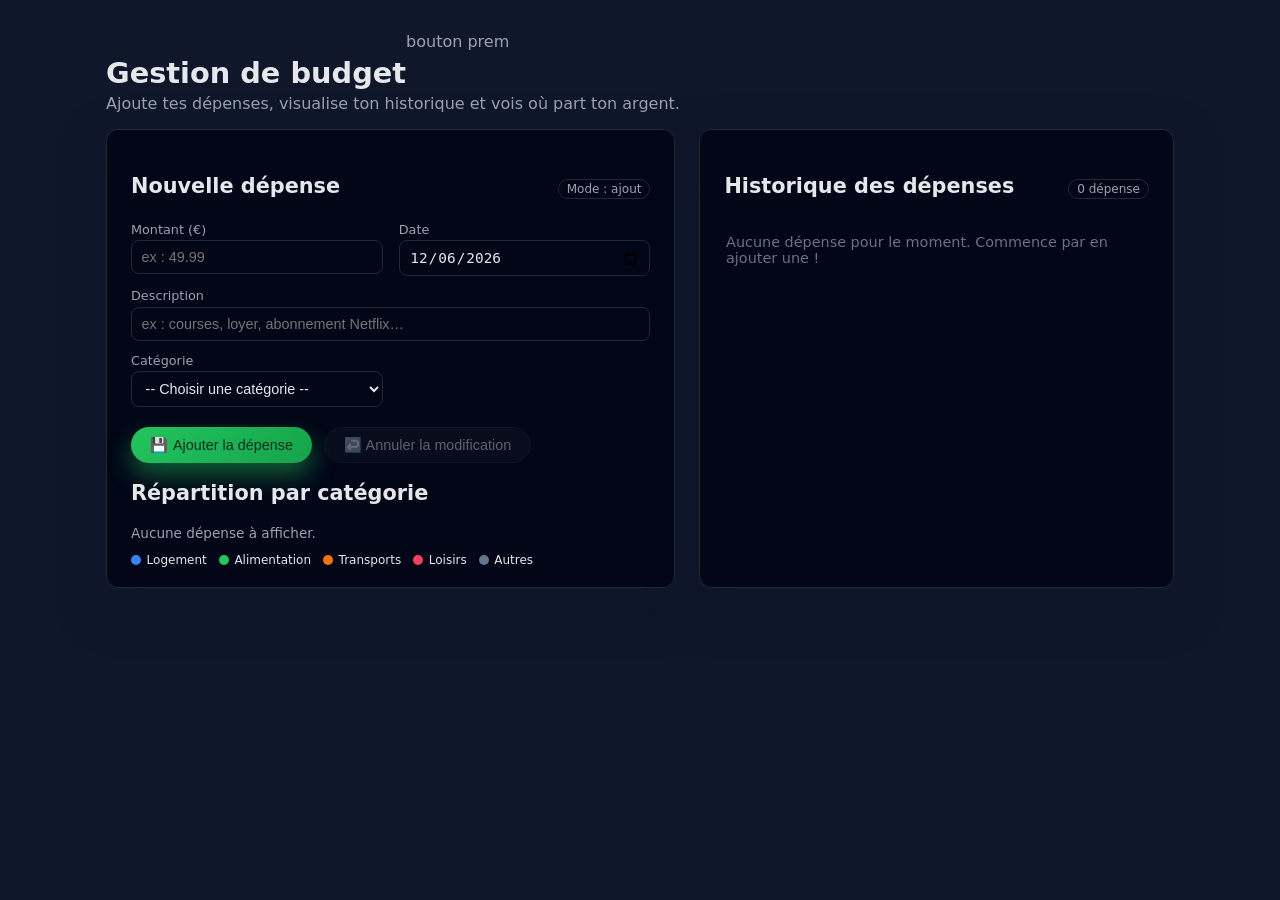
==== index.html @ f763a01a "Mon premier commit" ====
<!DOCTYPE html>
<html lang="fr">
<head>
    <meta charset="UTF-8" />
    <title>Gestion de budget - Mini Finary</title>
    <meta name="viewport" content="width=device-width, initial-scale=1" />

    <!-- Lien vers le CSS -->
    <link rel="stylesheet" href="styles.css">
</head>
<body>
    <main class="app" aria-label="Application de gestion de budget">
        <header>
            <section class="bouton-header">
            <h1>Gestion de budget</h1>
            <p>bouton prem</p>
            </section>
            <p>Ajoute tes dépenses, visualise ton historique et vois où part ton argent.</p>
        </header>

        <section class="grid" aria-label="Tableau de bord">
            <!-- ========== COLONNE GAUCHE : FORM + GRAPHIQUE ========== -->
            <article class="card" aria-label="Ajout de dépense">
                <div class="card-header">
                    <h2 id="cardtitle">Nouvelle dépense</h2>
                    <span class="badge" id="modeBadge">Mode : ajout</span>
                </div>

                <form id="expenseForm">
                    <div>
                        <label for="amount">Montant (€)</label>
                        <input
                            type="number"
                            id="amount"
                            name="amount"
                            min="0"
                            step="0.01"
                            required
                            placeholder="ex : 49.99"
                        />
                    </div>

                    <div>
                        <label for="date">Date</label>
                        <input
                            type="date"
                            id="date"
                            name="date"
                            required
                        />
                    </div>

                    <div class="full-row">
                        <label for="description">Description</label>
                        <input
                            type="text"
                            id="description"
                            name="description"
                            required
                            placeholder="ex : courses, loyer, abonnement Netflix…"
                        />
                    </div>

                    <div>
                        <label for="category">Catégorie</label>
                        <select id="category" name="category" required>
                            <option value="">-- Choisir une catégorie --</option>
                            <option value="logement">Logement</option>
                            <option value="alimentation">Alimentation</option>
                            <option value="transports">Transports</option>
                            <option value="loisirs">Loisirs</option>
                            <option value="autres">Autres</option>
                        </select>
                    </div>

                    <div class="actions full-row">
                        <button type="submit" class="primary" id="submitBtn">
                            💾 <span id="submitLabel">Ajouter la dépense</span>
                        </button>
                        <button type="button" class="secondary" id="cancelEditBtn" disabled>
                            ↩️ Annuler la modification
                        </button>
                    </div>
                </form>

                <section aria-label="Graphique dépenses par catégorie" style="margin-top: 1.1rem;">
                    <div class="card-header" style="padding: 0;">
                        <h2 style="margin: 0;">Répartition par catégorie</h2>
                    </div>
                    <div id="chart" class="chart-wrapper">
                        <!-- Barres générées en JS -->
                    </div>
                    <div id="chartTotal" class="chart-total"></div>
                    <div class="chart-legend" aria-label="Légende des catégories">
                        <div class="legend-item"><span class="legend-dot col-logement"></span> Logement</div>
                        <div class="legend-item"><span class="legend-dot col-alimentation"></span> Alimentation</div>
                        <div class="legend-item"><span class="legend-dot col-transports"></span> Transports</div>
                        <div class="legend-item"><span class="legend-dot col-loisirs"></span> Loisirs</div>
                        <div class="legend-item"><span class="legend-dot col-autres"></span> Autres</div>
                    </div>
                </section>
            </article>

            <!-- ========== COLONNE DROITE : HISTORIQUE ========== -->
            <article class="card" aria-label="Historique des dépenses">
                <div class="card-header">
                    <h2>Historique des dépenses</h2>
                    <span class="badge" id="countBadge">0 dépense</span>
                </div>

                <div class="table-wrapper" id="tableWrapper">
                    <table aria-describedby="countBadge">
                        <thead>
                            <tr>
                                <th>Date</th>
                                <th>Description</th>
                                <th>Catégorie</th>
                                <th class="amount">Montant</th>
                                <th>Actions</th>
                            </tr>
                        </thead>
                        <tbody id="expenseTableBody">
                            <!-- Lignes générées en JS -->
                        </tbody>
                    </table>
                </div>
                <div id="emptyState" class="empty-state">
                    Aucune dépense pour le moment. Commence par en ajouter une !
                </div>
            </article>
        </section>
    </main>

    <!-- Lien vers le JS -->
    <script src="script.js"></script>
</body>
</html>
---- styles.css ----
/* ========== RESET SIMPLE ========== */
* {
    box-sizing: border-box;
}
body {
    margin: 0;
    font-family: system-ui, -apple-system, BlinkMacSystemFont, "Segoe UI",
        Roboto, sans-serif;
    background: #0f172a;
    color: #e5e7eb;
}

/* ========== LAYOUT GLOBAL ========== */
.app {
    max-width: 1100px;
    margin: 0 auto;
    padding: 2rem 1rem 3rem;
}

h1 {
    font-size: 1.8rem;
    margin-bottom: 0.25rem;
}
h2 {
    font-size: 1.3rem;
    margin: 1.5rem 0 0.75rem;
}
p {
    color: #9ca3af;
    margin-top: 0;
}

.grid {
    display: grid;
    grid-template-columns: minmax(0, 1.2fr) minmax(0, 1fr);
    gap: 1.5rem;
}

@media (max-width: 900px) {
    .grid {
        grid-template-columns: 1fr;
    }
}

/* ========== CARDS ========== */
.card {
    background: #020617;
    border-radius: 0.75rem;
    padding: 1.25rem 1.5rem;
    border: 1px solid #1f2937;
    box-shadow: 0 18px 45px rgba(15, 23, 42, 0.75);
}

.card-header {
    display: flex;
    justify-content: space-between;
    align-items: baseline;
    margin-bottom: 0.75rem;
}

.badge {
    font-size: 0.75rem;
    padding: 0.15rem 0.5rem;
    border-radius: 999px;
    border: 1px solid #1f2937;
    color: #9ca3af;
}

/* ========== FORMULAIRE ========== */
form {
    display: grid;
    grid-template-columns: repeat(2, minmax(0, 1fr));
    gap: 0.75rem 1rem;
    margin-top: 0.75rem;
}

@media (max-width: 600px) {
    form {
        grid-template-columns: 1fr;
    }
}

label {
    display: block;
    font-size: 0.8rem;
    margin-bottom: 0.2rem;
    color: #9ca3af;
}

input, select {
    width: 100%;
    padding: 0.5rem 0.6rem;
    border-radius: 0.5rem;
    border: 1px solid #1f2937;
    background: #020617;
    color: #e5e7eb;
    font-size: 0.9rem;
}

input:focus, select:focus {
    outline: 2px solid #22c55e;
    outline-offset: 1px;
    border-color: transparent;
}

.full-row {
    grid-column: 1 / -1;
}

.actions {
    display: flex;
    gap: 0.75rem;
    margin-top: 0.5rem;
}

button {
    border-radius: 999px;
    border: none;
    font-size: 0.9rem;
    padding: 0.55rem 1.2rem;
    cursor: pointer;
    display: inline-flex;
    align-items: center;
    gap: 0.3rem;
    font-weight: 500;
    transition: transform 0.05s ease, box-shadow 0.05s ease, opacity 0.15s;
}

button:active {
    transform: translateY(1px);
    box-shadow: none;
}

button.primary {
    background: linear-gradient(135deg, #22c55e, #16a34a);
    color: #022c22;
    box-shadow: 0 12px 24px rgba(34, 197, 94, 0.45);
}

button.secondary {
    background: #111827;
    color: #e5e7eb;
    border: 1px solid #1f2937;
}

button.danger {
    background: #b91c1c;
    color: #fee2e2;
}

button:disabled {
    opacity: 0.4;
    cursor: default;
    box-shadow: none;
}

/* ========== TABLEAU HISTORIQUE ========== */
table {
    width: 100%;
    border-collapse: collapse;
    margin-top: 0.75rem;
    font-size: 0.85rem;
}

thead {
    background: #020617;
    position: sticky;
    top: 0;
    z-index: 1;
}

th, td {
    padding: 0.45rem 0.4rem;
    text-align: left;
    border-bottom: 1px solid #111827;
    white-space: nowrap;
}

th {
    font-size: 0.75rem;
    text-transform: uppercase;
    letter-spacing: 0.04em;
    color: #6b7280;
}

tbody tr:hover {
    background: rgba(15, 23, 42, 0.8);
}

td.amount {
    font-variant-numeric: tabular-nums;
    text-align: right;
}

td.category-pill span {
    display: inline-block;
    padding: 0.15rem 0.5rem;
    border-radius: 999px;
    font-size: 0.75rem;
}

.cat-logement { background: rgba(59, 130, 246, 0.1); color: #93c5fd; }
.cat-alimentation { background: rgba(34, 197, 94, 0.1); color: #86efac; }
.cat-transports { background: rgba(249, 115, 22, 0.1); color: #fed7aa; }
.cat-loisirs { background: rgba(244, 63, 94, 0.1); color: #f9a8d4; }
.cat-autres { background: rgba(148, 163, 184, 0.1); color: #e5e7eb; }

.table-wrapper {
    max-height: 350px;
    overflow: auto;
}

.empty-state {
    font-size: 0.9rem;
    color: #6b7280;
    padding: 0.75rem 0.1rem;
}

/* ========== GRAPHIQUE CATEGORIES ========== */
.chart-wrapper {
    margin-top: 0.5rem;
    display: flex;
    flex-direction: column;
    gap: 0.6rem;
}

.chart-row {
    display: flex;
    flex-direction: column;
    gap: 0.15rem;
}

.chart-row-header {
    display: flex;
    justify-content: space-between;
    font-size: 0.8rem;
    color: #9ca3af;
}

.chart-bar-bg {
    width: 100%;
    height: 0.6rem;
    border-radius: 999px;
    background: #020617;
    overflow: hidden;
    border: 1px solid #111827;
}

.chart-bar-fill {
    height: 100%;
    border-radius: inherit;
    transition: width 0.3s ease;
}

.chart-total {
    margin-top: 0.5rem;
    font-size: 0.85rem;
    color: #9ca3af;
}

.chart-legend {
    margin-top: 0.75rem;
    display: flex;
    flex-wrap: wrap;
    gap: 0.35rem 0.75rem;
    font-size: 0.75rem;
}

.legend-item {
    display: inline-flex;
    align-items: center;
    gap: 0.35rem;
}

.legend-dot {
    width: 10px;
    height: 10px;
    border-radius: 999px;
}

.bouton-header {
    display: flex;
}

/* Couleurs pour le chart */
.col-logement { background: #3b82f6; }
.col-alimentation { background: #22c55e; }
.col-transports { background: #f97316; }
.col-loisirs { background: #f43f5e; }
.col-autres { background: #64748b; }
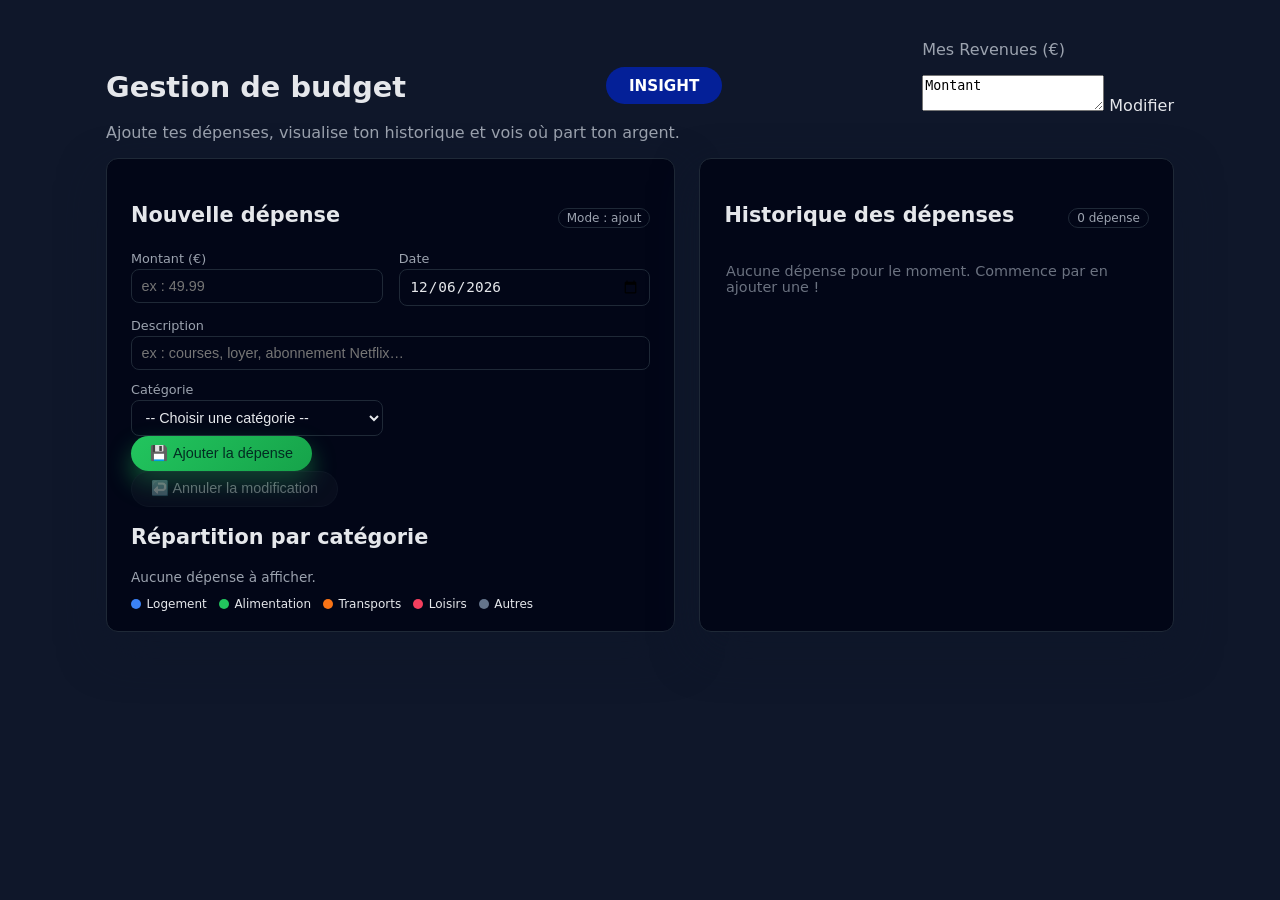
==== commit fca565d3: "Allons manger" ====
--- a/index.html
+++ b/index.html
@@ -11,12 +11,20 @@
 <body>
     <main class="app" aria-label="Application de gestion de budget">
         <header>
-            <section class="bouton-header">
-            <h1>Gestion de budget</h1>
-            <p>bouton prem</p>
+            <section class="navbar">
+                <h1>Gestion de budget</h1>
+                <div class= "revenue-function">
+                    <a type="submit" class="insight-button" href="insight.html">INSIGHT</a>
+                </div>
+                <section class="revenue-button">
+                        <p>Mes Revenues (€)</p>
+                        <textarea>Montant</textarea>
+                        <a type="submit">Modifier</a>
+                </section>
             </section>
-            <p>Ajoute tes dépenses, visualise ton historique et vois où part ton argent.</p>
         </header>
+
+        <p>Ajoute tes dépenses, visualise ton historique et vois où part ton argent.</p>
 
         <section class="grid" aria-label="Tableau de bord">
             <!-- ========== COLONNE GAUCHE : FORM + GRAPHIQUE ========== -->
@@ -71,7 +79,7 @@
                             <option value="loisirs">Loisirs</option>
                             <option value="autres">Autres</option>
                         </select>
-                    </div>
+                    </divm
 
                     <div class="actions full-row">
                         <button type="submit" class="primary" id="submitBtn">
--- a/styles.css
+++ b/styles.css
@@ -65,6 +65,20 @@
     border: 1px solid #1f2937;
     color: #9ca3af;
 }
+
+header { 
+    position: sticky; 
+    top: 0; 
+    background: #0f172a;
+}
+
+.navbar { 
+    display: flex; 
+    justify-content: space-between; 
+    align-items: center;
+    padding: 0.5rem 0;
+}
+
 
 /* ========== FORMULAIRE ========== */
 form {
@@ -278,9 +292,33 @@
     border-radius: 999px;
 }
 
-.bouton-header {
-    display: flex;
-}
+.insight-button {
+    color: white;
+    background-color: #042098;
+    margin-top: 1rem;
+    display: inline-flex;
+    align-items: center;
+    justify-content: center;
+    padding: 0.6rem 1.4rem;
+    border-radius: 2rem;
+    text-decoration: none;
+    font-weight: 600;
+    font-size: 0.95rem;
+    cursor: pointer;
+    transition: transform 0.2s ease, box-shadow 0.2s ease, background 0.2s ease;
+}
+
+.insight-button:hover {
+    transform: translateY(-2px);
+    box-shadow: 0 8px 16px rgba(0, 35, 192, 0.3);
+    background-color: #001a80;
+}
+
+.revenue-function {
+    ali: middle;
+    gap: 50px;
+}
+
 
 /* Couleurs pour le chart */
 .col-logement { background: #3b82f6; }
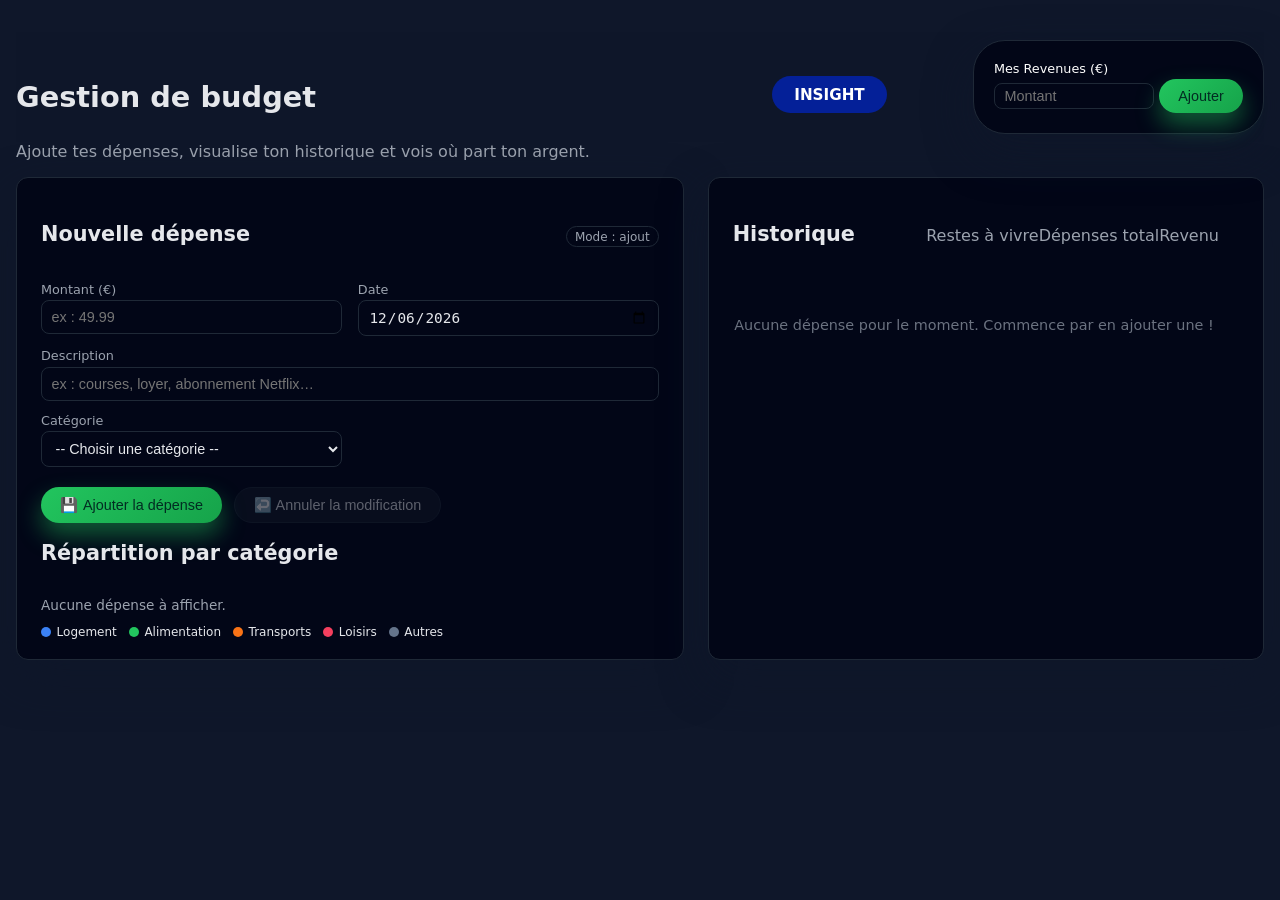
==== commit 00c6cff8: "Bientot la fin" ====
--- a/index.html
+++ b/index.html
@@ -16,10 +16,10 @@
                 <div class= "revenue-function">
                     <a type="submit" class="insight-button" href="insight.html">INSIGHT</a>
                 </div>
-                <section class="revenue-button">
-                        <p>Mes Revenues (€)</p>
-                        <textarea>Montant</textarea>
-                        <a type="submit">Modifier</a>
+                <section class="revenue-button" id="revenuButton">
+                        <label for="amountRevenu">Mes Revenues (€)</label>
+                        <input placeholder="Montant" id="amountRevenu" required type="number" min="0" step="0.01"></input>
+                        <button class="montant-button" type="submit">Ajouter</button>
                 </section>
             </section>
         </header>
@@ -79,7 +79,7 @@
                             <option value="loisirs">Loisirs</option>
                             <option value="autres">Autres</option>
                         </select>
-                    </divm
+                    </div>
 
                     <div class="actions full-row">
                         <button type="submit" class="primary" id="submitBtn">
@@ -112,8 +112,12 @@
             <!-- ========== COLONNE DROITE : HISTORIQUE ========== -->
             <article class="card" aria-label="Historique des dépenses">
                 <div class="card-header">
-                    <h2>Historique des dépenses</h2>
-                    <span class="badge" id="countBadge">0 dépense</span>
+                    <h2>Historique</h2>
+                    <section class="vuGlobale">
+                        <p>Restes à vivre</p>
+                        <p>Dépenses total</p>
+                        <p>Revenu</p>
+                    </section>
                 </div>
 
                 <div class="table-wrapper" id="tableWrapper">
@@ -121,6 +125,7 @@
                         <thead>
                             <tr>
                                 <th>Date</th>
+                                <th>Type</th>
                                 <th>Description</th>
                                 <th>Catégorie</th>
                                 <th class="amount">Montant</th>
--- a/styles.css
+++ b/styles.css
@@ -12,7 +12,7 @@
 
 /* ========== LAYOUT GLOBAL ========== */
 .app {
-    max-width: 1100px;
+    max-width: 1300px;
     margin: 0 auto;
     padding: 2rem 1rem 3rem;
 }
@@ -55,7 +55,13 @@
     display: flex;
     justify-content: space-between;
     align-items: baseline;
-    margin-bottom: 0.75rem;
+    margin-bottom: 1.5rem;
+}
+
+.vuGlobale {
+    display:flex;
+    justify-content: space-around;
+    margin:20px;
 }
 
 .badge {
@@ -66,11 +72,15 @@
     color: #9ca3af;
 }
 
-header { 
-    position: sticky; 
-    top: 0; 
-    background: #0f172a;
-}
+
+header {
+  position: sticky;
+  top: 0;
+  z-index: 9999;
+  background: rgba(15, 23, 42, 0.98); /* petit voile opaque */
+  backdrop-filter: blur(4px); /* optionnel, effet stylé */
+}
+
 
 .navbar { 
     display: flex; 
@@ -315,10 +325,33 @@
 }
 
 .revenue-function {
-    ali: middle;
-    gap: 50px;
-}
-
+    padding-left:370px;
+}
+
+.revenue-button {
+    background-color: #020617;
+    padding: 20px;
+    border-radius: 2rem;
+    text-decoration: none;
+    color: white;
+    border: 1px solid #1f2937;
+    box-shadow: 0 18px 45px rgba(15, 23, 42, 0.75);
+}
+
+.revenue-button label {
+    color: white;
+}
+
+.revenue-button input {
+    width:160px;
+    height:26px;
+}
+
+.revenue-button button {
+    background: linear-gradient(135deg, #22c55e, #16a34a);
+    color: #022c22;
+    box-shadow: 0 12px 24px rgba(34, 197, 94, 0.45);
+}
 
 /* Couleurs pour le chart */
 .col-logement { background: #3b82f6; }
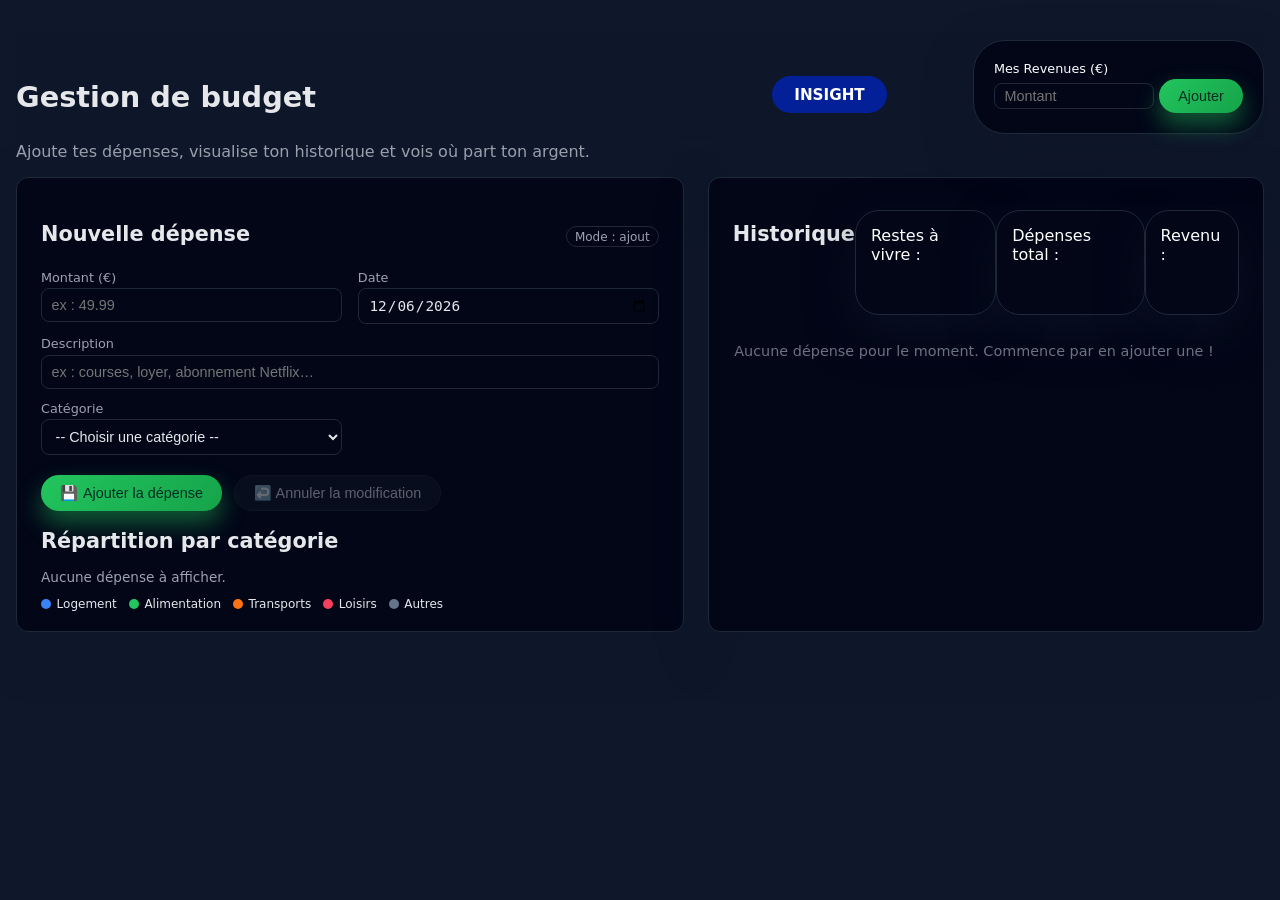
==== commit fda53ea9: "Bientot la fin vraiement" ====
--- a/index.html
+++ b/index.html
@@ -114,9 +114,9 @@
                 <div class="card-header">
                     <h2>Historique</h2>
                     <section class="vuGlobale">
-                        <p>Restes à vivre</p>
-                        <p>Dépenses total</p>
-                        <p>Revenu</p>
+                        <p class="vuGlobaleCard" id="vuGlobaleCard1">Restes à vivre :</p>
+                        <p class="vuGlobaleCard" id="vuGlobaleCard2">Dépenses total :</p>
+                        <p class="vuGlobaleCard" id="vuGlobaleCard3">Revenu :</p>
                     </section>
                 </div>
 
--- a/styles.css
+++ b/styles.css
@@ -55,13 +55,22 @@
     display: flex;
     justify-content: space-between;
     align-items: baseline;
-    margin-bottom: 1.5rem;
 }
 
 .vuGlobale {
     display:flex;
     justify-content: space-around;
-    margin:20px;
+}
+
+.vuGlobaleCard {
+    padding:15px;
+    padding-bottom:50px;
+    color: white;
+    background-color: #020617;
+    border-radius: 1.5rem;
+    text-decoration: none;
+    border: 1px solid #1f2937;
+    box-shadow: 0 18px 45px rgba(15, 23, 42, 0.5);
 }
 
 .badge {
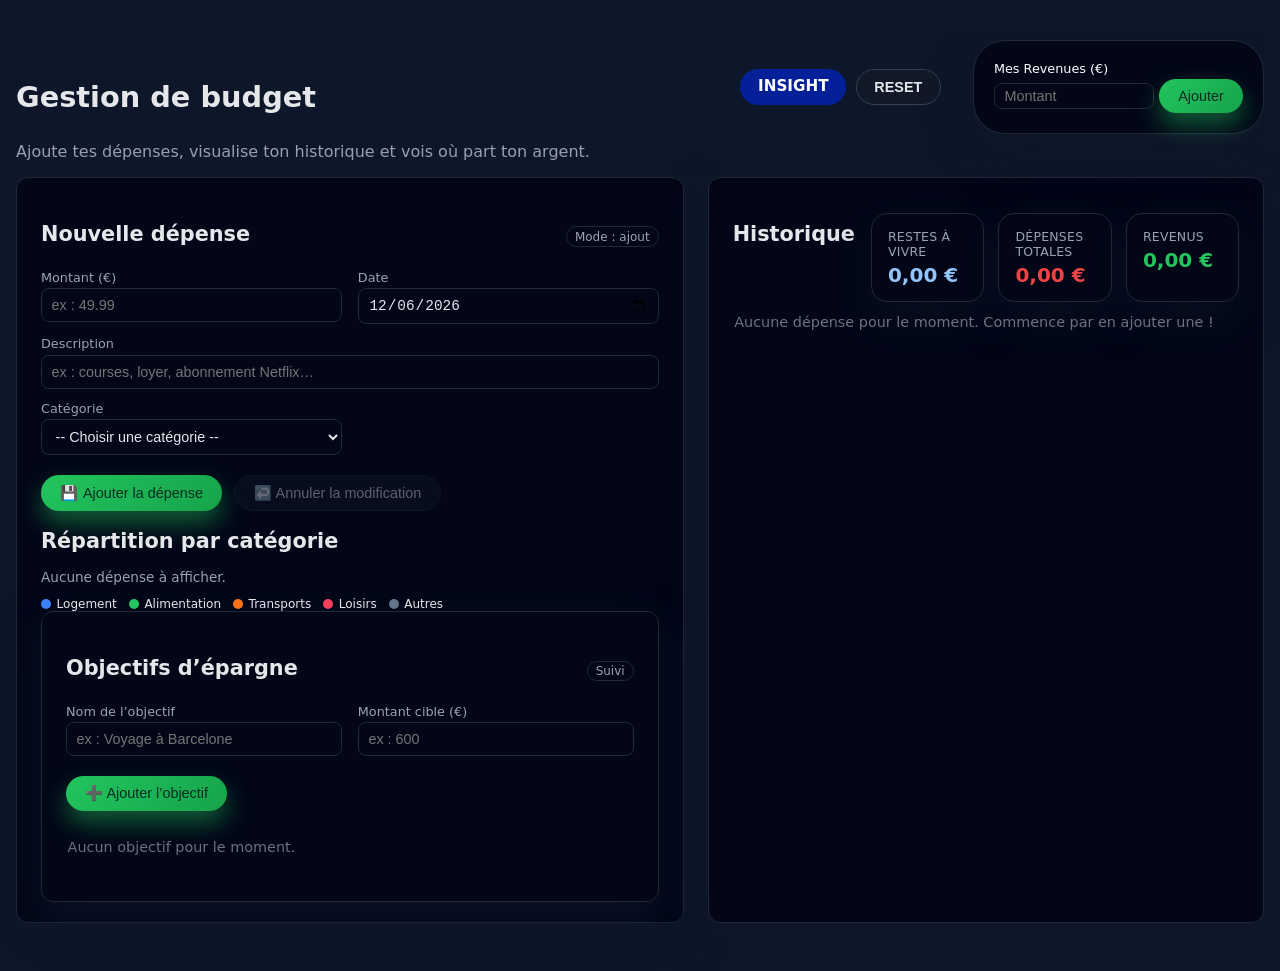
==== commit f9744651: "update" ====
--- a/index.html
+++ b/index.html
@@ -12,9 +12,14 @@
     <main class="app" aria-label="Application de gestion de budget">
         <header>
             <section class="navbar">
-                <h1>Gestion de budget</h1>
-                <div class= "revenue-function">
-                    <a type="submit" class="insight-button" href="insight.html">INSIGHT</a>
+                <h1>Gestion de budget</h1>               
+                <div class="revenue-function">
+                  <a class="insight-button" href="insight.html">INSIGHT</a>
+
+                  <!-- Bouton reset -->
+                  <button type="button" class="reset-button" id="resetDataBtn" title="Supprimer toutes les données">
+                    RESET
+                  </button>
                 </div>
                 <section class="revenue-button" id="revenuButton">
                         <label for="amountRevenu">Mes Revenues (€)</label>
@@ -107,16 +112,54 @@
                         <div class="legend-item"><span class="legend-dot col-autres"></span> Autres</div>
                     </div>
                 </section>
+                <!-- ========== OBJECTIFS D'ÉPARGNE ========== -->
+                <section class="card" aria-label="Objectifs d'épargne">
+                  <div class="card-header">
+                    <h2>Objectifs d’épargne</h2>
+                    <span class="badge">Suivi</span>
+                  </div>
+
+                  <form id="goalForm" style="margin-top: 0.75rem;">
+                    <div>
+                      <label for="goalName">Nom de l’objectif</label>
+                      <input id="goalName" type="text" placeholder="ex : Voyage à Barcelone" required />
+                    </div>
+
+                    <div>
+                      <label for="goalAmount">Montant cible (€)</label>
+                      <input id="goalAmount" type="number" min="1" step="1" placeholder="ex : 600" required />
+                    </div>
+
+                    <div class="actions full-row">
+                      <button type="submit" class="primary">➕ Ajouter l’objectif</button>
+                    </div>
+                  </form>
+
+                  <div id="goalsList" style="margin-top: 1rem;">
+                    <!-- Objectifs injectés en JS -->
+                  </div>
+                </section>
             </article>
 
             <!-- ========== COLONNE DROITE : HISTORIQUE ========== -->
             <article class="card" aria-label="Historique des dépenses">
                 <div class="card-header">
                     <h2>Historique</h2>
-                    <section class="vuGlobale">
-                        <p class="vuGlobaleCard" id="vuGlobaleCard1">Restes à vivre :</p>
-                        <p class="vuGlobaleCard" id="vuGlobaleCard2">Dépenses total :</p>
-                        <p class="vuGlobaleCard" id="vuGlobaleCard3">Revenu :</p>
+                    <section class="vuGlobale" aria-label="Synthèse du budget">
+                      <div class="vuGlobaleCard" id="vuGlobaleCard1">
+                        <span class="metric-label">Restes à vivre</span>
+                        <span class="metric-value" id="resteAVivreValue">—</span>
+                      </div>
+
+                      <div class="vuGlobaleCard" id="vuGlobaleCard2">
+                        <span class="metric-label">Dépenses totales</span>
+                        <span class="metric-value" id="depensesTotalValue">—</span>
+                      </div>
+
+                      <div class="vuGlobaleCard" id="vuGlobaleCard3">
+                        <span class="metric-label">Revenus</span>
+                        <span class="metric-value" id="revenusValue">—</span>
+                      </div>
                     </section>
                 </div>
 
--- a/styles.css
+++ b/styles.css
@@ -57,21 +57,58 @@
     align-items: baseline;
 }
 
-.vuGlobale {
-    display:flex;
-    justify-content: space-around;
-}
-
-.vuGlobaleCard {
-    padding:15px;
-    padding-bottom:50px;
-    color: white;
-    background-color: #020617;
-    border-radius: 1.5rem;
-    text-decoration: none;
-    border: 1px solid #1f2937;
-    box-shadow: 0 18px 45px rgba(15, 23, 42, 0.5);
-}
+
+/* --- Synthèse (Restes à vivre / Dépenses / Revenus) --- */
+.vuGlobale{
+  display: grid;
+  grid-template-columns: repeat(3, minmax(0, 1fr));
+  gap: 0.9rem;             
+  align-items: stretch;
+  margin-left: 1rem;     
+}
+
+/* Carte métrique */
+.vuGlobaleCard{
+  padding: 0.9rem 1rem;
+  border-radius: 1rem;
+  background: #020617;
+  border: 1px solid #1f2937;
+  box-shadow: 0 18px 45px rgba(15, 23, 42, 0.5);
+  display: flex;
+  flex-direction: column;
+  gap: 0.25rem;             
+  min-height: 82px;
+}
+
+/* Label au-dessus */
+.metric-label{
+  font-size: 0.78rem;
+  color: #9ca3af;
+  letter-spacing: 0.02em;
+  text-transform: uppercase;
+}
+
+/* Valeur */
+.metric-value{
+  font-size: 1.25rem;
+  font-weight: 700;
+  font-variant-numeric: tabular-nums;
+  color: #e5e7eb;
+}
+
+/* Couleurs selon le montant */
+.metric-value.positive { color: #22c55e; }
+.metric-value.negative { color: #ef4444; }
+.metric-value.neutral  { color: #93c5fd; }
+
+/* Responsive */
+@media (max-width: 900px){
+  .vuGlobale{
+    grid-template-columns: 1fr;
+    margin-left: 0;
+  }
+}
+
 
 .badge {
     font-size: 0.75rem;
@@ -90,13 +127,18 @@
   backdrop-filter: blur(4px); /* optionnel, effet stylé */
 }
 
-
-.navbar { 
-    display: flex; 
-    justify-content: space-between; 
-    align-items: center;
-    padding: 0.5rem 0;
-}
+.navbar{
+  display: flex;
+  align-items: center;
+  gap: 1rem;              /* espace global entre les blocs */
+  padding: 0.5rem 0;
+}
+
+/* le titre prend la place et pousse le reste à droite */
+.navbar h1{
+  margin-right: auto;
+}
+
 
 
 /* ========== FORMULAIRE ========== */
@@ -311,31 +353,65 @@
     border-radius: 999px;
 }
 
-.insight-button {
-    color: white;
-    background-color: #042098;
-    margin-top: 1rem;
-    display: inline-flex;
-    align-items: center;
-    justify-content: center;
-    padding: 0.6rem 1.4rem;
-    border-radius: 2rem;
-    text-decoration: none;
-    font-weight: 600;
-    font-size: 0.95rem;
-    cursor: pointer;
-    transition: transform 0.2s ease, box-shadow 0.2s ease, background 0.2s ease;
-}
-
 .insight-button:hover {
     transform: translateY(-2px);
     box-shadow: 0 8px 16px rgba(0, 35, 192, 0.3);
     background-color: #001a80;
 }
 
-.revenue-function {
-    padding-left:370px;
-}
+.revenue-function{
+  display: flex;
+  align-items: center;
+  gap: 0.6rem;
+}
+
+
+.insight-button,
+.reset-button{
+  margin-top: 0;                
+  height: 36px;                
+  padding: 0 1.1rem;            
+  display: inline-flex;
+  align-items: center;
+  justify-content: center;
+  border-radius: 2rem;
+  font-weight: 700;
+  line-height: 1;               
+}
+
+.insight-button{
+  color: white;
+  background-color: #042098;
+  text-decoration: none;
+  font-size: 0.95rem;
+  cursor: pointer;
+  transition: transform 0.2s ease, box-shadow 0.2s ease, background 0.2s ease;
+}
+
+.reset-button{
+  background: #111827;
+  color: #e5e7eb;
+  border: 1px solid #334155;
+  cursor: pointer;
+  transition: transform 0.15s ease, box-shadow 0.2s ease, background 0.2s ease;
+}
+
+.reset-button:hover{
+  background: #0b1220;
+  box-shadow: 0 8px 16px rgba(239, 68, 68, 0.2);
+  transform: translateY(-2px);
+}
+
+.reset-button:active{
+  transform: translateY(0);
+  box-shadow: none;
+}
+
+.reset-button:focus-visible{
+  outline: 2px solid #ef4444;
+  outline-offset: 2px;
+}
+
 
 .revenue-button {
     background-color: #020617;
@@ -345,6 +421,7 @@
     color: white;
     border: 1px solid #1f2937;
     box-shadow: 0 18px 45px rgba(15, 23, 42, 0.75);
+    margin-left: 1rem;
 }
 
 .revenue-button label {
@@ -367,4 +444,310 @@
 .col-alimentation { background: #22c55e; }
 .col-transports { background: #f97316; }
 .col-loisirs { background: #f43f5e; }
-.col-autres { background: #64748b; }+.col-autres { background: #64748b; }
+
+/* =======================
+   INSIGHT (carousel + pie)
+   - Ajouts minimalistes
+   - Garde le style de l'index
+   ======================= */
+
+/* ---- Carousel ---- */
+.carousel-controls{
+  display: inline-flex;
+  gap: 0.5rem;
+  align-items: center;
+}
+
+.carousel-btn{
+  width: 42px;
+  height: 36px;
+  justify-content: center;
+  padding: 0;
+  border-radius: 999px;
+}
+
+.carousel-viewport{
+  overflow: hidden;
+  margin-top: 0.8rem;
+  border-radius: 0.9rem;
+  border: 1px solid #111827;
+  background: #020617;
+}
+
+.carousel-track{
+  display: flex;
+  transition: transform 0.35s ease;
+}
+
+.carousel-slide{
+  min-width: 100%;
+  padding: 1rem 1rem 1.1rem;
+}
+
+.slide-title{
+  margin: 0 0 0.35rem;
+  font-size: 1.05rem;
+  font-weight: 800;
+  color: #e5e7eb;
+}
+
+.slide-text{
+  margin: 0;
+  color: #9ca3af;
+  line-height: 1.45;
+}
+
+.carousel-dots{
+  margin-top: 0.6rem;
+  display: flex;
+  gap: 0.4rem;
+}
+
+.carousel-dot{
+  width: 10px;
+  height: 10px;
+  border-radius: 999px;
+  border: 1px solid #1f2937;
+  background: rgba(148, 163, 184, 0.25);
+  cursor: pointer;
+}
+
+.carousel-dot.active{
+  background: rgba(34, 197, 94, 0.85);
+  border-color: rgba(34, 197, 94, 0.95);
+}
+
+/* ---- Pie + legend ---- */
+.pie-grid{
+  margin-top: 0.9rem;
+  display: grid;
+  grid-template-columns: 300px 1fr;
+  gap: 1.2rem;
+  align-items: center;
+}
+
+.pie-svg{
+  width: 260px;
+  height: 260px;
+  display: block;
+}
+
+.pie-legend{
+  padding: 0.75rem 0.9rem;
+  border-radius: 0.9rem;
+  border: 1px solid #1f2937;
+  background: #020617;
+}
+
+.legend-head{
+  display: flex;
+  justify-content: space-between;
+  font-size: 0.78rem;
+  color: #9ca3af;
+  margin-bottom: 0.55rem;
+  font-weight: 700;
+  text-transform: uppercase;
+  letter-spacing: 0.04em;
+}
+
+.legend-row{
+  display: grid;
+  grid-template-columns: 1fr auto;
+  gap: 0.6rem;
+  align-items: center;
+  padding: 0.35rem 0;
+}
+
+.legend-left{
+  display: inline-flex;
+  align-items: center;
+  gap: 0.6rem;
+  color: #e5e7eb;
+  font-weight: 700;
+}
+
+.legend-dot{
+  width: 10px;
+  height: 10px;
+  border-radius: 999px;
+}
+
+.legend-pct{
+  font-variant-numeric: tabular-nums;
+  font-weight: 800;
+  color: #e5e7eb;
+}
+
+.pie-label{
+  font-size: 0.9rem;
+  font-weight: 800;
+  fill: rgba(255,255,255,0.92);
+  paint-order: stroke;
+  stroke: rgba(0,0,0,0.35);
+  stroke-width: 3px;
+}
+
+
+.pie-svg{
+  margin: 0 auto;
+}
+
+
+/* Responsive */
+@media (max-width: 900px){
+  .pie-grid{
+    grid-template-columns: 1fr;
+    justify-items: center;
+  }
+  .pie-legend{
+    width: 100%;
+  }
+}
+
+/* ======================
+   INSIGHT – Header compact
+   ====================== */
+
+.insight-header{
+  display: flex;
+  align-items: center;
+  gap: 1rem;
+  padding: 0.75rem 0;
+}
+
+/* pousse les metrics à droite */
+.insight-vuGlobale{
+  margin-left: auto;
+  display: grid;
+  grid-template-columns: repeat(3, minmax(0, 1fr));
+  gap: 0.6rem;
+}
+
+/* version compacte des cards */
+.vuGlobaleCard.compact{
+  padding: 0.55rem 0.75rem;
+  min-height: auto;
+}
+
+/* texte un peu plus petit pour le header */
+.vuGlobaleCard.compact .metric-label{
+  font-size: 0.7rem;
+}
+
+.vuGlobaleCard.compact .metric-value{
+  font-size: 1.05rem;
+}
+
+/* responsive : les métriques passent en dessous */
+@media (max-width: 900px){
+  .insight-header{
+    flex-wrap: wrap;
+  }
+
+  .insight-vuGlobale{
+    width: 100%;
+    margin-left: 0;
+    grid-template-columns: 1fr;
+  }
+}
+
+
+/* ======================
+   INSIGHT – breathing space
+   ====================== */
+
+/* espace interne pour Infos */
+.card[aria-label="Insights"] .carousel-viewport {
+  padding: 0.75rem;
+}
+
+/* espace interne pour Répartition des dépenses */
+.card[aria-label="Répartition des dépenses"] .pie-grid {
+  padding: 0.75rem;
+}
+
+
+/* ======================
+   INSIGHT – spacing écran
+   ====================== */
+
+/* espace entre le contenu INSIGHT et le bord de l'écran */
+body > .grid {
+  padding-left: 1rem;
+  padding-right: 1rem;
+}
+
+
+/* ======================
+   INSIGHT – header spacing écran
+   ====================== */
+
+.insight-header{
+  padding-left: 1rem;
+  padding-right: 1rem;
+}
+
+/* ======================
+   OBJECTIFS D'ÉPARGNE
+   ====================== */
+
+.goal-item{
+  border: 1px solid #1f2937;
+  border-radius: 0.75rem;
+  padding: 0.75rem;
+  margin-bottom: 0.6rem;
+  background: #020617;
+}
+
+.goal-header{
+  display: flex;
+  justify-content: space-between;
+  align-items: center;
+  margin-bottom: 0.4rem;
+}
+
+.goal-name{
+  font-weight: 700;
+  color: #e5e7eb;
+}
+
+.goal-amount{
+  font-size: 0.85rem;
+  color: #9ca3af;
+}
+
+.goal-bar-bg{
+  width: 100%;
+  height: 0.6rem;
+  background: #111827;
+  border-radius: 999px;
+  overflow: hidden;
+  border: 1px solid #1f2937;
+}
+
+.goal-bar-fill{
+  height: 100%;
+  background: linear-gradient(135deg, #22c55e, #16a34a);
+  width: 0%;
+  transition: width 0.3s ease;
+}
+
+.goal-footer{
+  display: flex;
+  justify-content: space-between;
+  align-items: center;
+  margin-top: 0.35rem;
+  font-size: 0.8rem;
+  color: #9ca3af;
+}
+
+
+.goal-actions{
+  display: inline-flex;
+  gap: 0.5rem;
+}
+.goal-actions .secondary{
+  padding: 0.35rem 0.8rem;
+  font-size: 0.8rem;
+}
